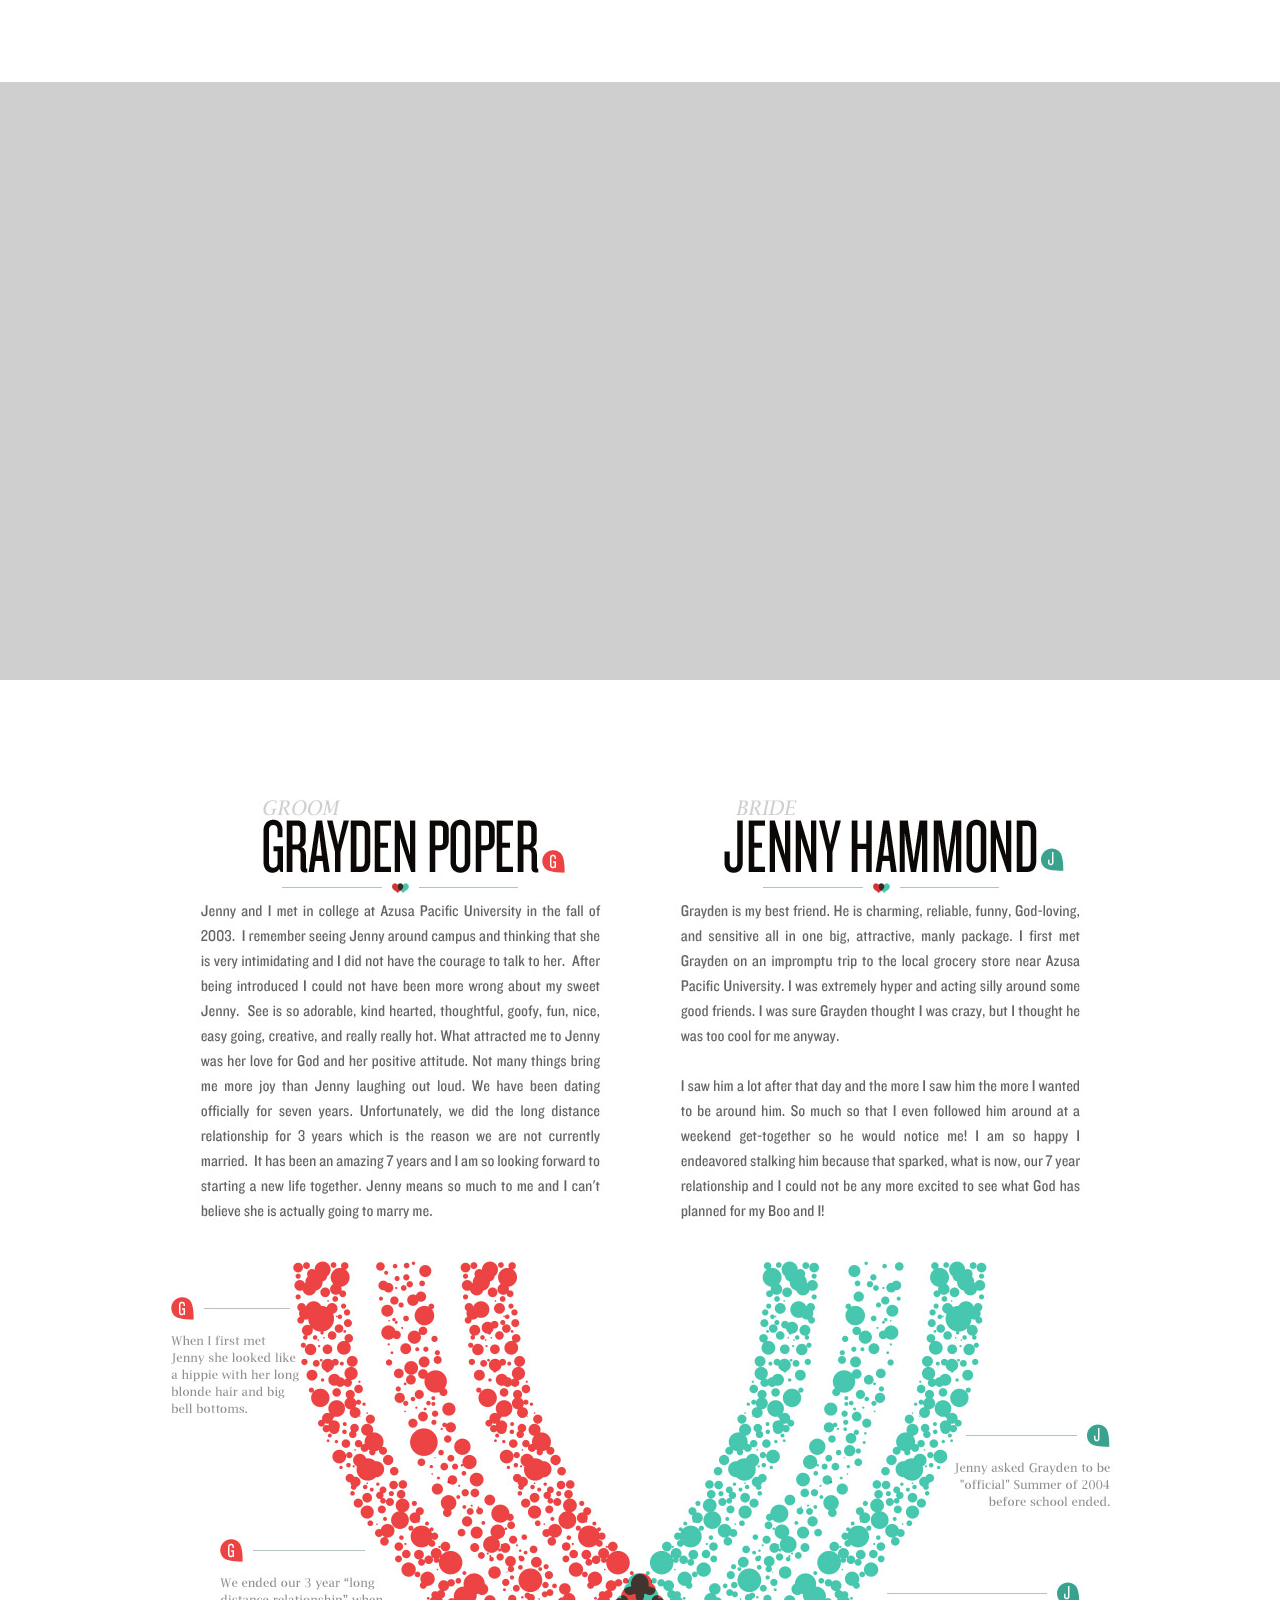
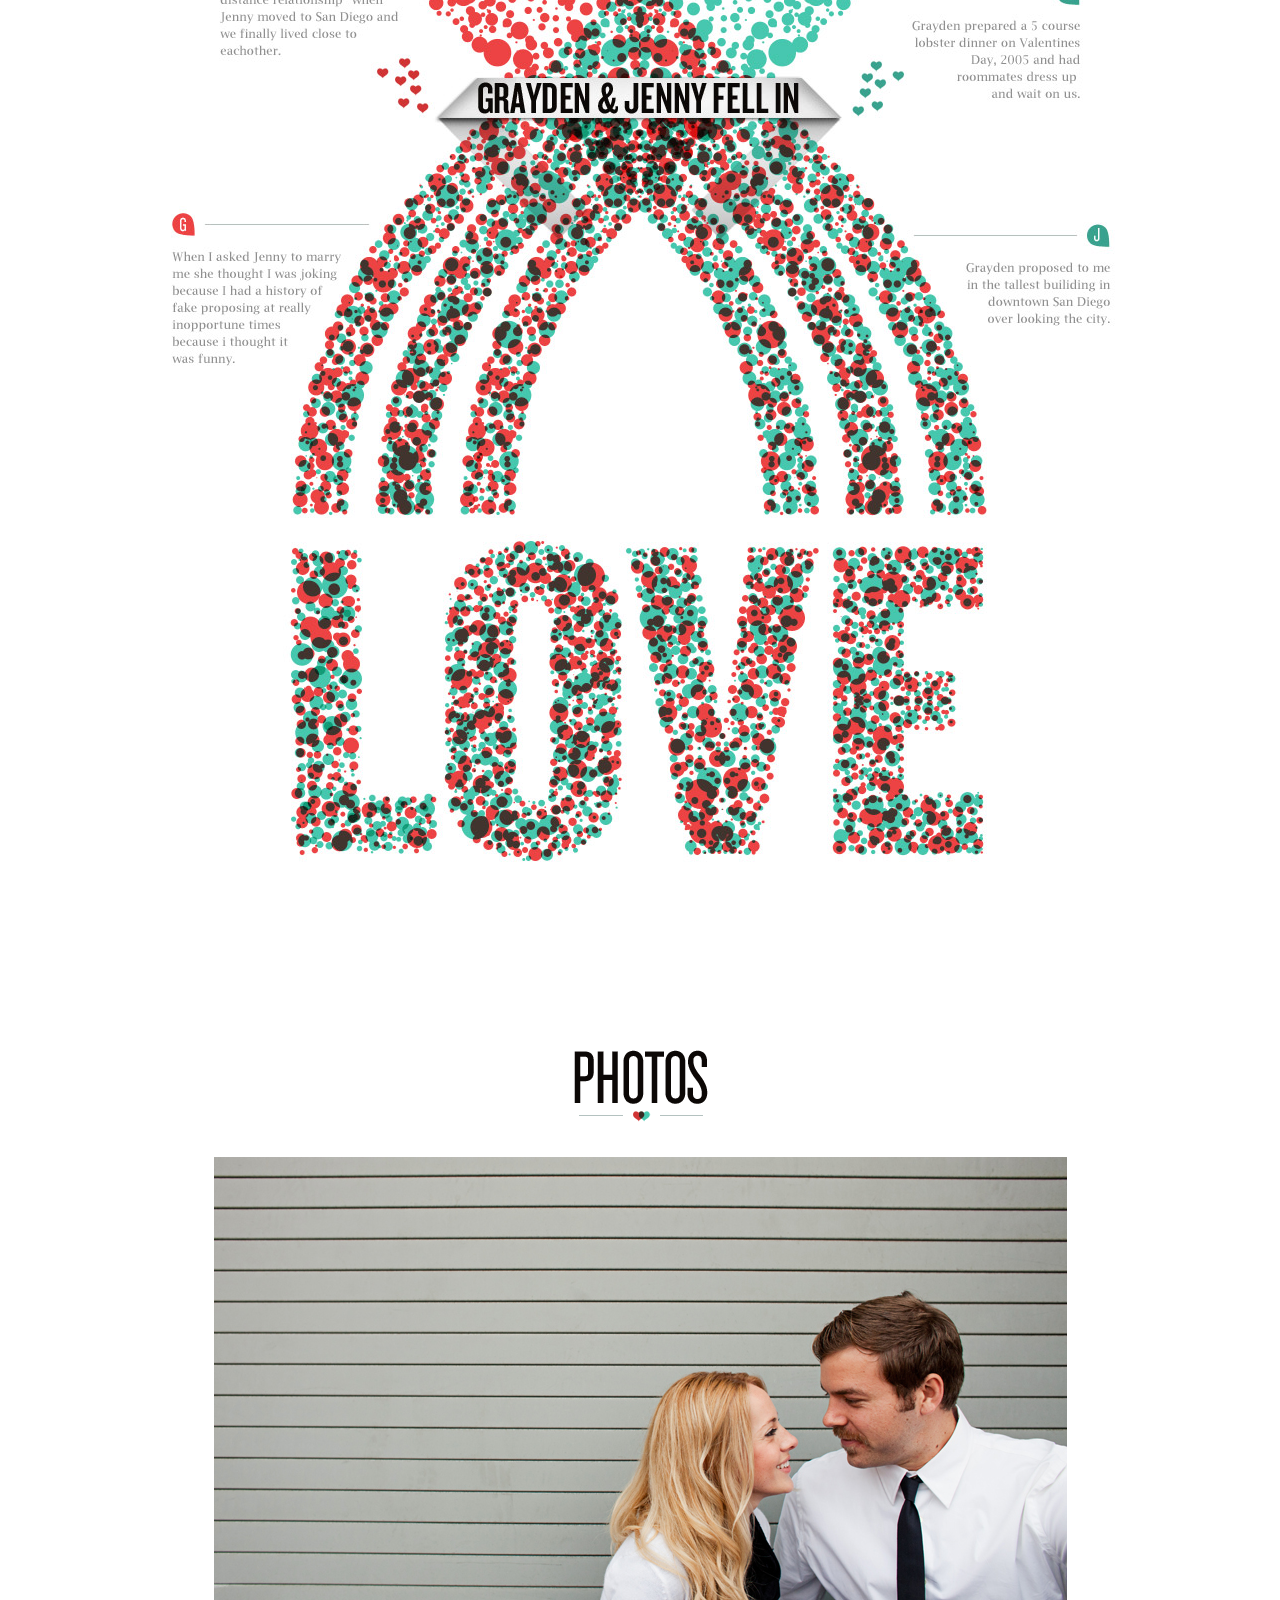
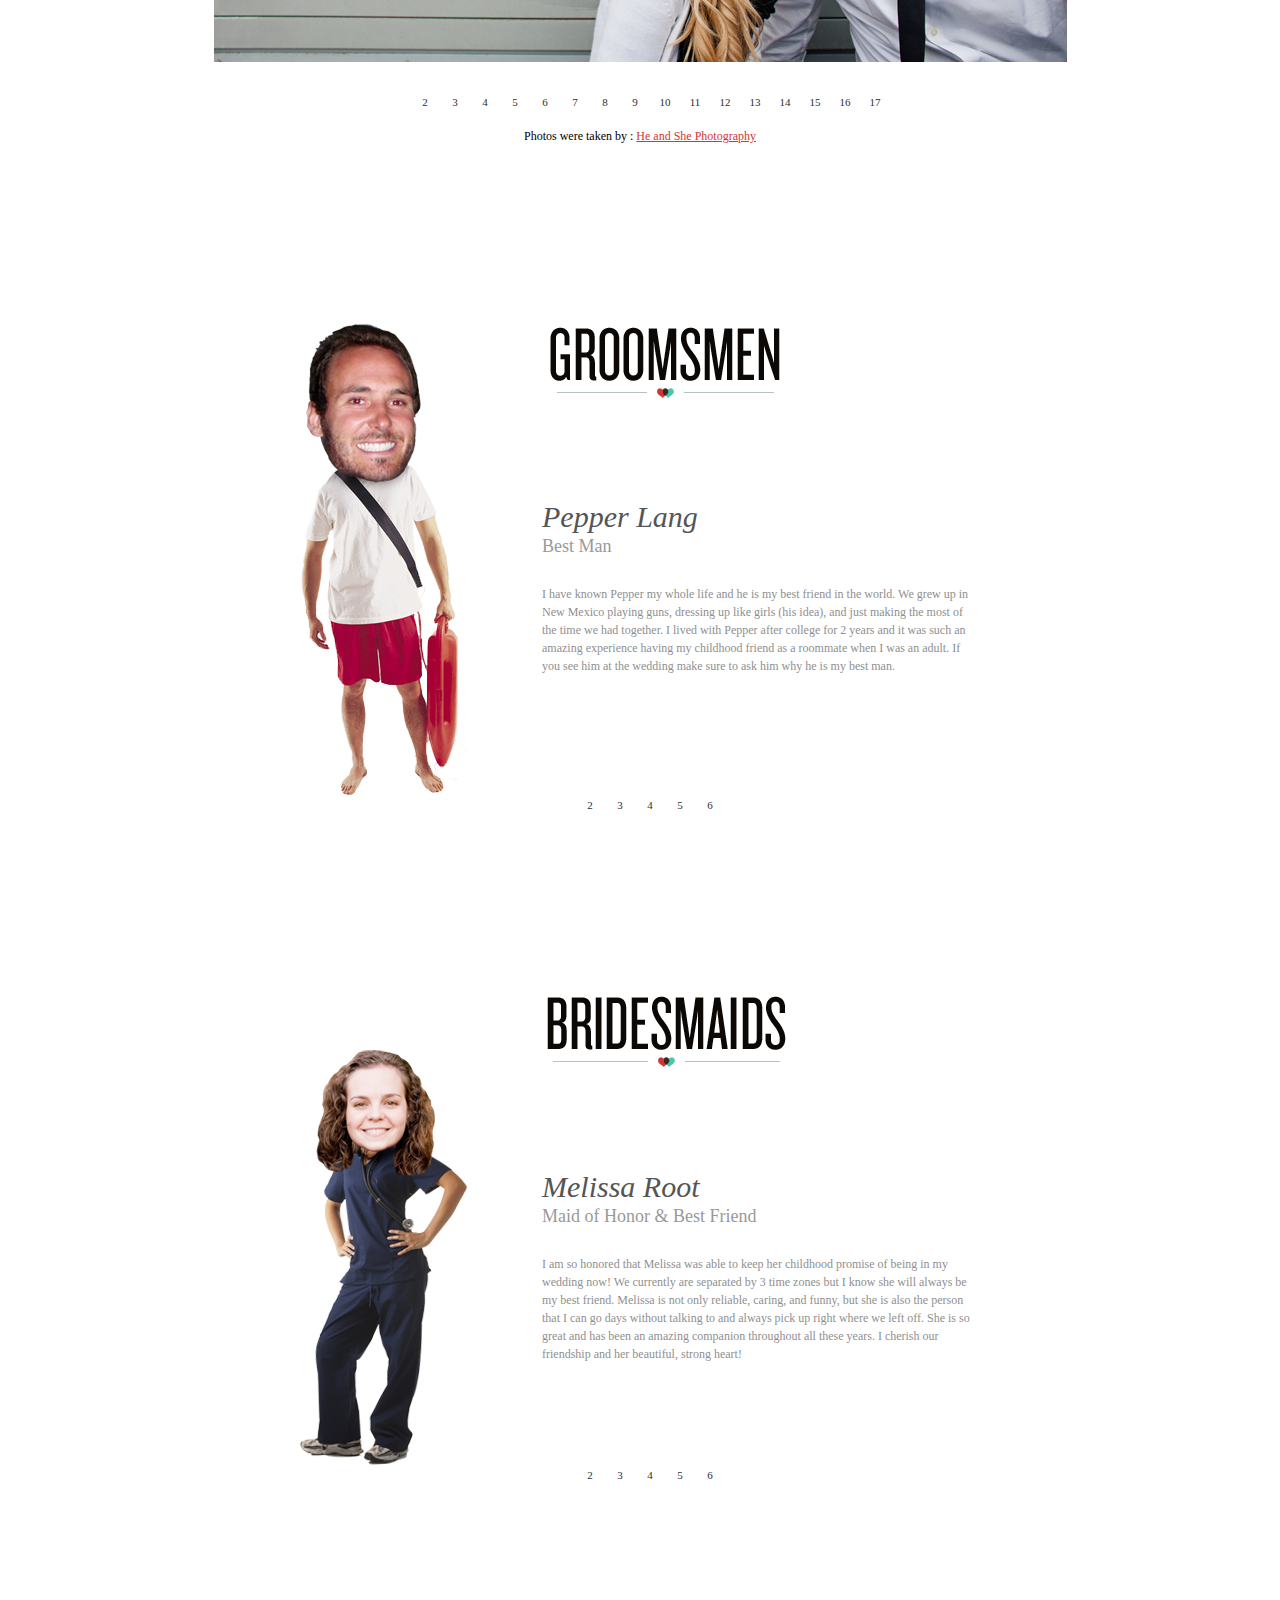
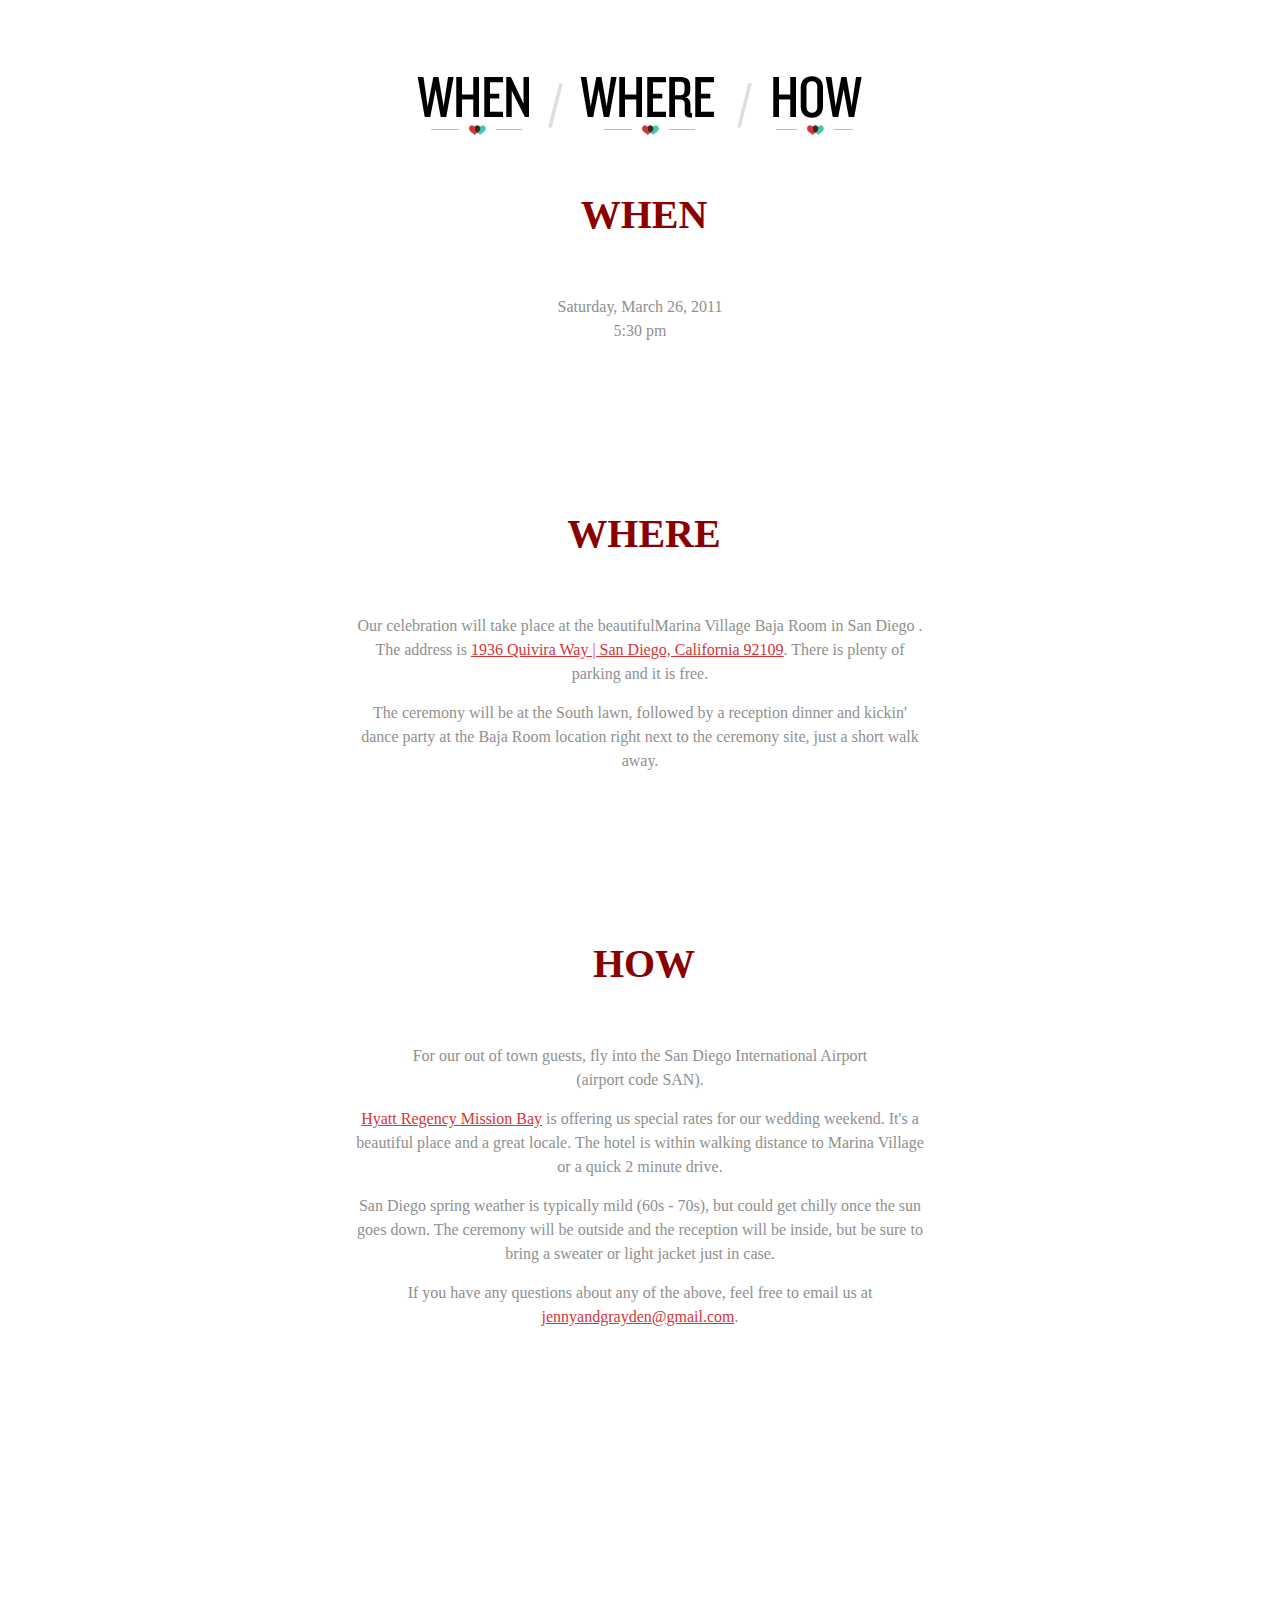
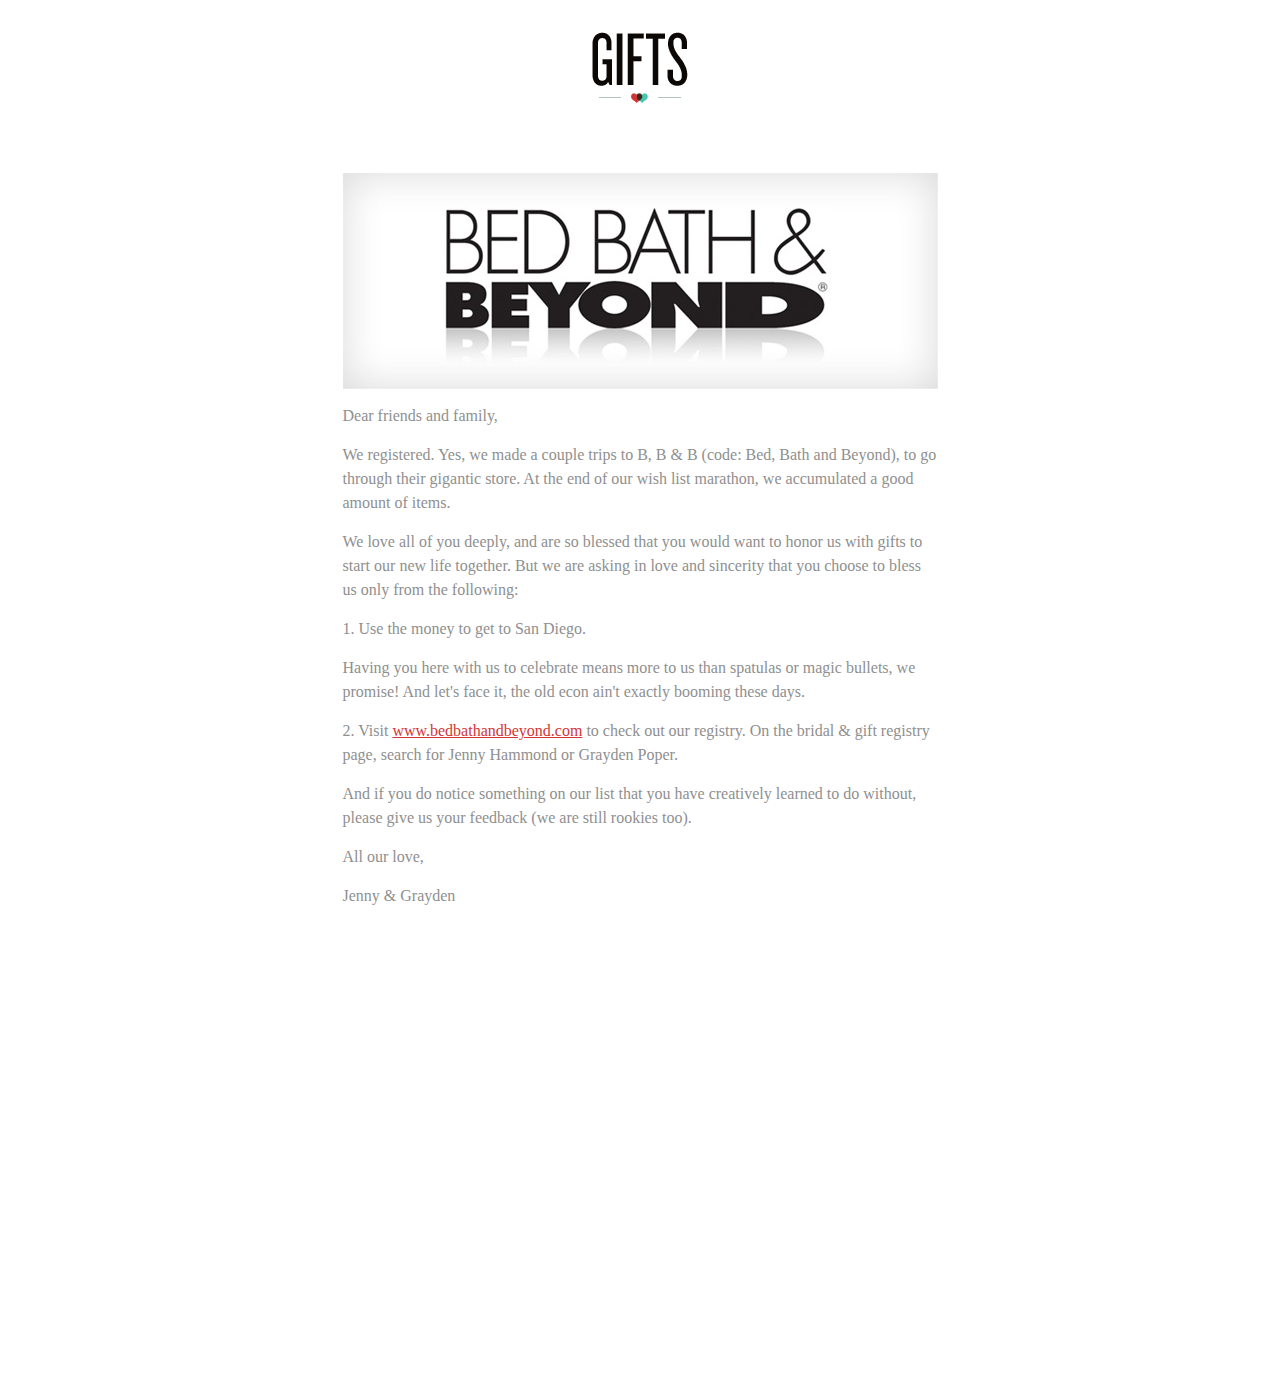
==== JennyGrayden.htm @ b25547b2 "Loading first set of files to test" ====
<!DOCTYPE html PUBLIC "-//W3C//DTD XHTML 1.0 Transitional//EN" "http://www.w3.org/TR/xhtml1/DTD/xhtml1-transitional.dtd">
<!-- saved from url=(0031)http://www.jennyandgrayden.com/ -->
<html xmlns="http://www.w3.org/1999/xhtml" xml:lang="en-gb" lang="en-gb"><head><meta http-equiv="Content-Type" content="text/html; charset=ISO-8859-1">
  <meta http-equiv="x-ua-compatible" content="IE=8">
	<title>We're getting married!</title>

	<!-- Stylesheets-->
  <link type="text/css" rel="stylesheet" media="all" href="./JennyGrayden_files/reset.css">
  <link type="text/css" rel="stylesheet" media="all" href="./JennyGrayden_files/default.css">

</head>
<body>
<div id="globa-wrap">
  <div id="header">
    <div class="wrap">
      <div id="rsvp">
        <div class="inside">
          <h2><img src="./JennyGrayden_files/hdr-rsvp.png" alt="rsvp"></h2>
          <form id="rsvp-form" action="http://www.jennyandgrayden.com/rsvp-process.php" method="post">
            <div class="another-wrap">

              <div class="input-wrap">
                <label for="name">Your Name:</label>
                <input type="text" class="text" name="name" id="name">
              </div>
          
              <div class="input-wrap">
                <label for="guest-names">Name of Guest(s): <span class="fineprint">optional</span></label>
                <input type="text" class="text" name="guest-names" id="guest-names">
              </div>
          
              <div class="input-wrap">
                <label for="number-attending"># Attending:</label>
                <input type="text" class="text" name="number-attending" id="number-attending">
              </div>
              <input type="submit" class="submit" name="submit" value="Submit">
            </div>
            <p><span style="color:#000000;">For any question please Emal: </span> <a href="mailto:jennyandgrayden@gmail.com">jennyandgrayden@gmail.com</a>
          </p></form>
          <a href="http://www.jennyandgrayden.com/#rsvp" class="rsvp-link">Close</a>
        </div>
      </div><!--END OF id="rsvp"-->
      <div id="menu">
        <ul class="nav">
          <li id="nav-logo" class="first"><a href="http://www.jennyandgrayden.com/#section-1">Logo</a></li>
          <li id="nav-our-story"><a href="http://www.jennyandgrayden.com/#section-2">Our Story</a></li>
          <li id="nav-photos"><a href="http://www.jennyandgrayden.com/#section-3">Photos</a></li>
          <li id="nav-groomsment"><a href="http://www.jennyandgrayden.com/#section-4">Groomsmen</a></li>
          <li id="nav-bridesmaid"><a href="http://www.jennyandgrayden.com/#section-5">Bridesmaid</a></li>
          <li id="nav-info"><a href="http://www.jennyandgrayden.com/#section-6">When/Where/How</a></li>
          <li id="nav-gifts"><a href="http://www.jennyandgrayden.com/#section-7">Gifts</a></li>
          <li id="nav-rsvp" class="last"><a href="http://www.jennyandgrayden.com/#rsvp">RSVP</a></li>
        </ul>
      </div>
    </div>
  </div><!--END OF id="header"-->

  <div id="section-1" class="section">
    <div class="wrap"><a href="http://www.jennyandgrayden.com/#rsvp" class="rsvp-link">RSVP</a></div>
  </div>
  
  <div id="section-2" class="section">
    <div class="wrap"><img src="./JennyGrayden_files/section-2.jpg" alt="section 2" height="1677" width="955"></div>
  </div>
  
  <!--PHOTOS-->
  <div id="section-3" class="section">
    <div class="wrap">
      <h2><img src="./JennyGrayden_files/hdr-photos.png" alt="Photos"></h2>
      <div class="slideshow jcarousel-container jcarousel-container-horizontal" style="position: relative; display: block; ">
        <div class="jcarousel-clip jcarousel-clip-horizontal" style="overflow: hidden; position: relative; "><ul class="jcarousel-list jcarousel-list-horizontal" style="overflow: hidden; position: relative; top: 0px; margin: 0px; padding: 0px; left: 0px; width: 14601px; ">
          <li class="jcarousel-item jcarousel-item-horizontal jcarousel-item-1 jcarousel-item-1-horizontal" style="float: left; list-style: none; " jcarouselindex="1"><img src="./JennyGrayden_files/1.jpg" alt="slideshow 1"></li>
          <li class="jcarousel-item jcarousel-item-horizontal jcarousel-item-2 jcarousel-item-2-horizontal" style="float: left; list-style: none; " jcarouselindex="2"><img src="./JennyGrayden_files/2.jpg" alt="slideshow 2"></li>
          <li class="jcarousel-item jcarousel-item-horizontal jcarousel-item-3 jcarousel-item-3-horizontal" style="float: left; list-style: none; " jcarouselindex="3"><img src="./JennyGrayden_files/3.jpg" alt="slideshow 3"></li>
          <li class="jcarousel-item jcarousel-item-horizontal jcarousel-item-4 jcarousel-item-4-horizontal" style="float: left; list-style: none; " jcarouselindex="4"><img src="./JennyGrayden_files/4.jpg" alt="slideshow 4"></li>
          <li class="jcarousel-item jcarousel-item-horizontal jcarousel-item-5 jcarousel-item-5-horizontal" style="float: left; list-style: none; " jcarouselindex="5"><img src="./JennyGrayden_files/5.jpg" alt="slideshow 5"></li>
          <li class="jcarousel-item jcarousel-item-horizontal jcarousel-item-6 jcarousel-item-6-horizontal" style="float: left; list-style: none; " jcarouselindex="6"><img src="./JennyGrayden_files/6.jpg" alt="slideshow 6"></li>
          <li class="jcarousel-item jcarousel-item-horizontal jcarousel-item-7 jcarousel-item-7-horizontal" style="float: left; list-style: none; " jcarouselindex="7"><img src="./JennyGrayden_files/7.jpg" alt="slideshow 7"></li>
          <li class="jcarousel-item jcarousel-item-horizontal jcarousel-item-8 jcarousel-item-8-horizontal" style="float: left; list-style: none; " jcarouselindex="8"><img src="./JennyGrayden_files/8.jpg" alt="slideshow 8"></li>
          <li class="jcarousel-item jcarousel-item-horizontal jcarousel-item-9 jcarousel-item-9-horizontal" style="float: left; list-style: none; " jcarouselindex="9"><img src="./JennyGrayden_files/9.jpg" alt="slideshow 9"></li>
          <li class="jcarousel-item jcarousel-item-horizontal jcarousel-item-10 jcarousel-item-10-horizontal" style="float: left; list-style: none; " jcarouselindex="10"><img src="./JennyGrayden_files/10.jpg" alt="slideshow 10"></li>
          <li class="jcarousel-item jcarousel-item-horizontal jcarousel-item-11 jcarousel-item-11-horizontal" style="float: left; list-style: none; " jcarouselindex="11"><img src="./JennyGrayden_files/11.jpg" alt="slideshow 11"></li>
          <li class="jcarousel-item jcarousel-item-horizontal jcarousel-item-12 jcarousel-item-12-horizontal" style="float: left; list-style: none; " jcarouselindex="12"><img src="./JennyGrayden_files/12.jpg" alt="slideshow 12"></li>
          <li class="jcarousel-item jcarousel-item-horizontal jcarousel-item-13 jcarousel-item-13-horizontal" style="float: left; list-style: none; " jcarouselindex="13"><img src="./JennyGrayden_files/13.jpg" alt="slideshow 13"></li>
          <li class="jcarousel-item jcarousel-item-horizontal jcarousel-item-14 jcarousel-item-14-horizontal" style="float: left; list-style: none; " jcarouselindex="14"><img src="./JennyGrayden_files/14.jpg" alt="slideshow 14"></li>
          <li class="jcarousel-item jcarousel-item-horizontal jcarousel-item-15 jcarousel-item-15-horizontal" style="float: left; list-style: none; " jcarouselindex="15"><img src="./JennyGrayden_files/15.jpg" alt="slideshow 15"></li>
          <li class="jcarousel-item jcarousel-item-horizontal jcarousel-item-16 jcarousel-item-16-horizontal" style="float: left; list-style: none; " jcarouselindex="16"><img src="./JennyGrayden_files/16.jpg" alt="slideshow 16"></li>
          <li class="jcarousel-item jcarousel-item-horizontal jcarousel-item-17 jcarousel-item-17-horizontal" style="float: left; list-style: none; " jcarouselindex="17"><img src="./JennyGrayden_files/17.jpg" alt="slideshow 17"></li>
        </ul></div><div class="jcarousel-prev jcarousel-prev-horizontal jcarousel-prev-disabled jcarousel-prev-disabled-horizontal" style="display: block; " disabled="true"></div><div class="jcarousel-next jcarousel-next-horizontal" style="display: block; " disabled="false"></div>
      </div><!--END OF class="slideshow"-->
      <ul class="slideshow-control" style="width: 510px; ">
        <li class="active">1</li>
        <li>2</li>
        <li>3</li>
        <li>4</li>
        <li>5</li>
        <li>6</li>
        <li>7</li>
        <li>8</li>
        <li>9</li>
        <li>10</li>
        <li>11</li>
        <li>12</li>
        <li>13</li>
        <li>14</li>
        <li>15</li>
        <li>16</li>
        <li>17</li>
      </ul>
    </div>
    <p align="center" style="font-size:12px"><span style="color:#000000;">Photos were taken by : </span> <a href="http://www.heandshephoto.com/" target="_blank">He and She Photography</a></p>
  </div><!--PHOTOS-->
  
  <!--GROOMSMEN-->
  <div id="section-4" class="section">
    <div class="wrap">
      <h2><img src="./JennyGrayden_files/hdr-groomsmen.png" alt="Groomsmen"></h2>
      
      <div class="slideshow jcarousel-container jcarousel-container-horizontal" style="position: relative; display: block; ">
        <div class="jcarousel-clip jcarousel-clip-horizontal" style="overflow: hidden; position: relative; "><ul class="jcarousel-list jcarousel-list-horizontal" style="overflow: hidden; position: relative; top: 0px; margin: 0px; padding: 0px; left: 0px; width: 4720px; ">
          <li class="item-1 jcarousel-item jcarousel-item-horizontal jcarousel-item-1 jcarousel-item-1-horizontal" style="float: left; list-style: none; " jcarouselindex="1">
            <img class="photo" src="./JennyGrayden_files/01-pepper-lang.png" alt="Pepper Lang">
            <div class="person">
              <div class="name">Pepper Lang</div>
              <div class="title">Best Man</div>
              <div class="bio">I have known Pepper my whole life and he is my best friend in the world. We grew up in New Mexico playing guns, dressing up like girls (his idea), and just making the most of the time we had together.  I lived with Pepper after college for 2 years and it was such an amazing experience having my childhood friend as a roommate when I was an adult.  If you see him at the wedding make sure to ask him why he is my best man.</div>
            </div>
          </li>
          <li class="item-2 jcarousel-item jcarousel-item-horizontal jcarousel-item-2 jcarousel-item-2-horizontal" style="float: left; list-style: none; " jcarouselindex="2">
            <img class="photo" src="./JennyGrayden_files/02-warren-duthie.png" alt="Warren Duthie">
            <div class="person">
              <div class="name">Warren Duthie</div>
              <div class="title">Good Friend &amp; Roommate</div>
              <div class="bio">I have never in my life met someone that can make me laugh like Warren and at the same time want to kill him a minute later.  His humor is unmatched and very unusual.  Warren and I shared a room for 2 years.  We even had a bathroom with his and her sinks.  I have not known Warren very long but I know he will be a life long friend.  Ask Warren about his financial planning robot.  It is sick!</div>
            </div>
          </li>
          <li class="item-3 jcarousel-item jcarousel-item-horizontal jcarousel-item-3 jcarousel-item-3-horizontal" style="float: left; list-style: none; " jcarouselindex="3">
            <img class="photo" src="./JennyGrayden_files/03-patrick-gabaldon.png" alt="Patrick Gabaldon">
            <div class="person">
              <div class="name">Patrick Gabaldon</div>
              <div class="title">High School &amp; College Friend</div>
              <div class="bio">Pat was my closest friend in high school.  We did everything together; soccer, basketball, track, worked at the same restaurant, and I even drove him home from school most days. Patrick would come over so much that my Dad would put him to work on chores around the house.  We even roomed with each other my freshman year of college.  He always has a great attitude and is so much fun to be around.  I love him.</div>
            </div>
          </li>
          <li class="item-4 jcarousel-item jcarousel-item-horizontal jcarousel-item-4 jcarousel-item-4-horizontal" style="float: left; list-style: none; " jcarouselindex="4">
            <img class="photo" src="./JennyGrayden_files/04-jeremy-poper.png" alt="Jeremy Poper">
            <div class="person">
              <div class="name">Jeremy Poper</div>
              <div class="title">Oldest Brother</div>
              <div class="bio">I love that Jeremy is competitive. He never made it easy for us to beat him at anything. Every time I go home I realize how much of a MAN my older brother is.  He knows how to do soooo much manly stuff. I am so proud of my older brother. He is the first one of my brothers to have child and he is an awesome daddy.  He wont admit this but I am a way better ping pong player than him.</div>
            </div>
          </li>
          <li class="item-5 jcarousel-item jcarousel-item-horizontal jcarousel-item-5 jcarousel-item-5-horizontal" style="float: left; list-style: none; " jcarouselindex="5">
            <img class="photo" src="./JennyGrayden_files/05-jacob-poper.png" alt="Jacob Poper">
            <div class="person">
              <div class="name">Jacob Poper</div>
              <div class="title">Middle Brother</div>
              <div class="bio">Jakey is the definitely the coolest one out of my brothers.  He is always doing fun stuff and looking good while he is doing it.  Jacob and I have always been pretty close.  In high school and college I really appreciated him letting me tag around with him and his friends. He made me feel like one of the guys and never like a younger brother.</div>
            </div>
          </li>
          <li class="item-6 jcarousel-item jcarousel-item-horizontal jcarousel-item-6 jcarousel-item-6-horizontal" style="float: left; list-style: none; " jcarouselindex="6">
            <img class="photo" src="./JennyGrayden_files/06-garrett-poper.png" alt="Garret Poper">
            <div class="person">
              <div class="name">Garret Poper</div>
              <div class="title">Youngest Brother</div>
              <div class="bio">Garrett is my little bigger brother.  He is a whole 3" taller than me.  Garrett and I have always had an interesting relationship.  We shared a room growing up and lived with one another in college for a year.   Probably a year after I graduated from college Garrett and I became really close with one another. Our relationship continues to grow even though we are on opposite coasts.</div>
            </div>
          </li>
        </ul></div><div class="jcarousel-prev jcarousel-prev-horizontal jcarousel-prev-disabled jcarousel-prev-disabled-horizontal" style="display: block; " disabled="true"></div><div class="jcarousel-next jcarousel-next-horizontal" style="display: block; " disabled="false"></div>
      </div><!--END OF class="slideshow"-->
      <ul class="slideshow-control" style="width: 180px; ">
        <li class="active">1</li>
        <li>2</li>
        <li>3</li>
        <li>4</li>
        <li>5</li>
        <li>6</li>
      </ul>
      
      
      <!--img src="img/section-4.jpg" alt="section 4" /-->
    </div>
  </div>
  
  <!--BRIDESMAIDS-->
  <div id="section-5" class="section">
    <div class="wrap">
      <h2><img src="./JennyGrayden_files/hdr-bridesmaids.png" alt="Bridesmaids"></h2>
      
      <div class="slideshow jcarousel-container jcarousel-container-horizontal" style="position: relative; display: block; ">
        <div class="jcarousel-clip jcarousel-clip-horizontal" style="overflow: hidden; position: relative; "><ul class="jcarousel-list jcarousel-list-horizontal" style="overflow: hidden; position: relative; top: 0px; margin: 0px; padding: 0px; left: 0px; width: 4720px; ">
          <li class="item-1 jcarousel-item jcarousel-item-horizontal jcarousel-item-1 jcarousel-item-1-horizontal" style="float: left; list-style: none; " jcarouselindex="1">
            <img class="photo" src="./JennyGrayden_files/01-melissa-root.png" alt="Melissa Root">
            <div class="person">
              <div class="name">Melissa Root</div>
              <div class="title">Maid of Honor &amp; Best Friend</div>
              <div class="bio">I am so honored that Melissa was able to keep her childhood promise of being in my wedding now! We currently are separated by 3 time zones but I know she will always be my best friend. Melissa is not only reliable, caring, and funny, but she is also the person that I can go days without talking to and always pick up right where we left off. She is so great and has been an amazing companion throughout all these years. I cherish our friendship and her beautiful, strong heart!</div>
            </div>
          </li>
          <li class="item-2 jcarousel-item jcarousel-item-horizontal jcarousel-item-2 jcarousel-item-2-horizontal" style="float: left; list-style: none; " jcarouselindex="2">
            <img class="photo" src="./JennyGrayden_files/02-stephanie-weber.png" alt="Stephanie Weber">
            <div class="person">
              <div class="name">Stephanie Weber</div>
              <div class="title">Good Friend &amp; Roommate</div>
              <div class="bio">Stephanie is the girliest girly girl I have ever met! She is Barbie in the flesh and I enjoy being around this woman so much! I especially enjoyed living with her and transforming to her "girl" like ways. I will always remember one night accidentally dying her hair pink! She was so nice and did not mind at all, her favorite color is pink and she wore it proudly. Stephanie has killer looks and also has a loving, sensitive, warm heart to match. She's amazing inside and out and I am lucky to have her.</div>
            </div>
          </li>
          <li class="item-3 jcarousel-item jcarousel-item-horizontal jcarousel-item-3 jcarousel-item-3-horizontal" style="float: left; list-style: none; " jcarouselindex="3">
            <img class="photo" src="./JennyGrayden_files/03-jamie-tolles.png" alt="Jamie Tolles">
            <div class="person">
              <div class="name">Jamie Tolles</div>
              <div class="title">Good Friend &amp; Roommate</div>
              <div class="bio">Jaime and I have a bond that will forever be cherished, especially when hearing Kings of Leon or watching the History Channel. Jaime is by far one of the most interesting girls I have ever had the pleasure of living with. She is so fun, has a great sense of humor, and a passion for knowledge. She will always be the one to get me revved up about life, religion, and politics. I will always remember celebrating the Chinese New Year with Jaime, dancing in the streets and yelling the few random Chinese sayings she taught us. One of them being "I'm not busy."</div>
            </div>
          </li>
          <li class="item-4 jcarousel-item jcarousel-item-horizontal jcarousel-item-4 jcarousel-item-4-horizontal" style="float: left; list-style: none; " jcarouselindex="4">
            <img class="photo" src="./JennyGrayden_files/04-bridget-poper.png" alt="Bridget Poper">
            <div class="person">
              <div class="name">Bridget Poper</div>
              <div class="title">Future Sister In Law</div>
              <div class="bio">I first met Bridget during my first visit to NM. I probably realized how amazing she was after the second time being thrown off a jet ski at the lake. She made it look so easy and looked great doing it! Bridget has a huge, caring heart and is so giving of herself and time. She is independent, strong, and beautiful. She is an amazing woman and it has been so fun getting to know her over the years. She is hilarious and such a joy to be around. I adore Bridget and am so thankful for her!</div>
            </div>
          </li>
          <li class="item-5 jcarousel-item jcarousel-item-horizontal jcarousel-item-5 jcarousel-item-5-horizontal" style="float: left; list-style: none; " jcarouselindex="5">
            <img class="photo" src="./JennyGrayden_files/05-lindsay-poper.png" alt="Lindsay Poper">
            <div class="person">
              <div class="name">Lindsay Poper</div>
              <div class="title">Future Sister In Law</div>
              <div class="bio">This woman is very sweet, considerate, and welcoming. I admire and am so thankful for Lindsay and her savvy fashion sense! Even in zero degree weather she will be the cutest snow bunny on that mountain top! Lindsay is also extremely creative, giving, and is always willing to help. I have loved getting to know her and learning from her. She's so positive and fun to be around. She is also so nice to do our hair for the wedding, even though she doesn't know it yet. Thank you Lindsay! You are amazing!</div>
            </div>
          </li>
          <li class="item-6 jcarousel-item jcarousel-item-horizontal jcarousel-item-6 jcarousel-item-6-horizontal" style="float: left; list-style: none; " jcarouselindex="6">
            <img class="photo" src="./JennyGrayden_files/06-christine-hamilton.png" alt="Christine Hamilton">
            <div class="person">
              <div class="name">Christine Hamilton</div>
              <div class="title">Future Sister In Law</div>
              <div class="bio">I recently met Christine for the first time in Maui, HI this last summer after waiting to meet her for the past year. I was blown away by her caring and affectionate heart. She is a woman that knows what she wants in life and is pursuing it. She lives on the opposite coast and this woman is amazing and has a great heart for the Lord. You might catch her saying strange things like "What's the Craic?" She means well! Love ya lady!</div>
            </div>
          </li>
        </ul></div><div class="jcarousel-prev jcarousel-prev-horizontal jcarousel-prev-disabled jcarousel-prev-disabled-horizontal" style="display: block; " disabled="true"></div><div class="jcarousel-next jcarousel-next-horizontal" style="display: block; " disabled="false"></div>
      </div><!--END OF class="slideshow"-->
      <ul class="slideshow-control" style="width: 180px; ">
        <li class="active">1</li>
        <li>2</li>
        <li>3</li>
        <li>4</li>
        <li>5</li>
        <li>6</li>
      </ul>      
    </div>
  </div>
  
  <!--INFO-->
  <div id="section-6" class="section">
    <div class="wrap">
      <h2><img src="./JennyGrayden_files/hdr-info.png" alt="Info"></h2>

      <div id="when" class="box1-top">
        <div class="box1-bottom">
          <div class="box1-middle">
            <h3>When</h3>
            <p>Saturday, March 26, 2011<br>5:30 pm</p>
          </div>
        </div>
      </div><!--END OF box-->

      <div id="where" class="box1-top">
        <div class="box1-bottom">
          <div class="box1-middle">
            <h3>Where</h3>
            <p>Our celebration will take place at the beautifulMarina Village Baja Room in San Diego . The address is <a href="http://maps.google.com/maps?f=q&source=s_q&hl=en&geocode=&q=1936+Quivira+Way+|+San+Diego,+California+92109&aq=&sll=29.22889,-95.712891&sspn=42.317439,72.949219&ie=UTF8&hq=&hnear=1936+Quivira+Way,+San+Diego,+California+92109&z=16" target="_blank">1936 Quivira Way | San Diego, California 92109</a>. There is plenty of parking and it is free.</p>
            <p>The ceremony will be at the South lawn, followed by a reception dinner and kickin' dance party at the Baja Room location right next to the ceremony site, just a short walk away.</p>
          </div>
        </div>
      </div><!--END OF box-->

      <div id="how" class="box1-top">
        <div class="box1-bottom">
          <div class="box1-middle">
            <h3>How</h3>
            <p>For our out of town guests, fly into the San Diego International Airport <br>(airport code SAN).</p>
            <p><a href="https://resweb.passkey.com/go/hammondpoper2011" target="_blank">Hyatt Regency Mission Bay</a> is offering us special rates for our wedding weekend. It's a beautiful place and a great locale. The hotel is within walking distance to Marina Village or a quick 2 minute drive. </p>
            <p>San Diego spring weather is typically mild (60s - 70s), but could get chilly once the sun goes down. The ceremony will be outside and the reception will be inside, but be sure to bring a sweater or light jacket just in case.</p>
            <p>If you have any questions about any of the above, feel free to email us at <a href="mailto:jennyandgrayden@gmail.com">jennyandgrayden@gmail.com</a>.</p>
          </div>
        </div>
      </div><!--END OF box-->

    </div>
  </div>
  
  <!--GIFTS-->
  <div id="section-7" class="section">
    <div class="wrap">
      <h2><img src="./JennyGrayden_files/hdr-gifts.png" alt="Gifts"></h2>

      <div class="box2-top">
        <div class="box2-bottom">
          <div class="box2-middle">
            <p><img src="./JennyGrayden_files/logo-bed-bath-beyond.jpg" alt="Bed Bath &amp; Beyoond"></p>
            <p>Dear friends and family,</p>
            <p>We registered. Yes, we made a couple trips to B, B &amp; B (code: Bed, Bath and Beyond), to go through their gigantic store. At the end of our wish list marathon, we accumulated a good amount of items. </p>
            <p>We love all of you deeply, and are so blessed that you would want to honor us with gifts to start our new life together. But we are asking in love and sincerity that you choose to bless us only from the following:</p>
            <p>1. Use the money to get to San Diego.</p>
            <p>Having you here with us to celebrate means more to us than spatulas or magic bullets, we promise! And let's face it, the old econ ain't exactly booming these days.</p>
            <p>2. Visit <a href="http://www.bedbathandbeyond.com/regGiftRegistry.asp?wrn=%2D347799607&" target="_blank">www.bedbathandbeyond.com</a> to check out our registry. On the bridal &amp; gift registry page, search for Jenny Hammond or Grayden Poper.</p>
            <p>And if you do notice something on our list that you have creatively learned to do without, please give us your feedback (we are still rookies too).</p>
            <p>All our love,</p>
            <p>Jenny &amp; Grayden</p>
          </div>
        </div>
      </div><!--END OF box-->
    </div>
  </div>

</div><!--END OF id="global-wrap"-->
<!-- Scripts-->
<script type="text/javascript" src="./JennyGrayden_files/jquery.min.js"></script>
<script type="text/javascript" src="./JennyGrayden_files/jquery.easing.1.3.js"></script>
<script type="text/javascript" src="./JennyGrayden_files/jquery.jcarousel.min.js"></script>
<!--script type="text/javascript" src="js/jquery.lazyload.mini.js"></script-->
<script type="text/javascript" src="./JennyGrayden_files/default.js"></script>


</body></html>
---- JennyGrayden_files/default.css ----
/* Jonathan Dietz */


/* Fonts */
@font-face {
	font-family: 'KnockoutHTF49-Liteweight';
	src: url('knockout-htf49-liteweight-webfont.eot');
	src: local('☺'), url('../fonts/knockout-htf49-liteweight-webfont.woff') format('woff'), url('../fonts/knockout-htf49-liteweight-webfont.ttf') format('truetype'), url('../fonts/knockout-htf49-liteweight-webfont.svg#webfontvEHoer7Y') format('svg');
	font-weight: normal;
	font-style: normal;
}

@font-face {
	font-family: 'KnockoutHTF48-Featherweight';
	src: url('../fonts/knockout-htf48-featherweight-webfont.eot');
	src: local('☺'), url('../fonts/knockout-htf48-featherweight-webfont.woff') format('woff'), url('../fonts/knockout-htf48-featherweight-webfont.ttf') format('truetype'), url('../fonts/knockout-htf48-featherweight-webfont.svg#webfontc4nlxym6') format('svg');
	font-weight: normal;
	font-style: normal;
}

@font-face {
	font-family: 'KnockoutHTF29-JuniorLiteweigh';
	src: url('../fonts/knockout-htf29-juniorliteweight-webfont.eot');
	src: local('☺'), url('../fonts/knockout-htf29-juniorliteweight-webfont.woff') format('woff'), url('../fonts/knockout-htf29-juniorliteweight-webfont.ttf') format('truetype'), url('../fonts/knockout-htf29-juniorliteweight-webfont.svg#webfontlU0EtOKV') format('svg');
	font-weight: normal;
	font-style: normal;
}

/*******************************/


body {
  background: url("../img/bg-footer.jpg") no-repeat scroll center bottom transparent;
  font-family: georgia;
  padding-bottom: 275px;
}
a {
  color:#d53535;
  text-decoration:underline;
}
p {
  color: #8F8F8F;
  line-height: 1.5;
  margin: 0 0 15px;
}
.fineprint {font-size: 0.7em;}
#global-wrap {}
#header {
  background: url("../img/bg-menu-shadow.png") repeat-x scroll center bottom transparent;
  padding: 0 0 13px;
  position: fixed;
  top: -115px;
  width: 100%;
  z-index: 100;
}
#header .wrap {
  background: none repeat scroll 0 0 #FFFFFF;
  width: auto;
}
#rsvp {
  background: none repeat scroll 0 0 #FEF041;
	font-family: 'KnockoutHTF29-JuniorLiteweigh';
  font-size: 14px;
  text-align: left;
  text-transform: uppercase;
}
#rsvp .inside {
  height: 95px;
  margin: 0 0 0 213px;
  overflow: hidden;
  padding: 20px 0 0 166px;
  position: relative;
  text-align: left;
  width: 800px;
}
#rsvp h2 {
  left: 0;
  margin: 0 20px 0 0;
  position: absolute;
}
#rsvp p {
  clear: both;
  color: #D53535;
  line-height: 1;
  margin: 20px 0 0;
}
#rsvp .rsvp-link {
  background: url("../img/btn-x.png") no-repeat scroll 0 0 transparent;
  display: block;
  height: 0;
  overflow: hidden;
  padding-top: 34px;
  position: absolute;
  right: 80px;
  top: 31px;
  width: 34px;
}
#rsvp .another-wrap {
  overflow:hidden;
}
#rsvp .input-wrap {
  display: inline;
  float: left;
  width: 195px;
}
#rsvp label {
  display: inline;
  float: left;
  margin: 0 0 2px;
}
#rsvp input.text {
  height: 15px;
  line-height: 15px;
  padding: 0;
  width: 170px;
}
#rsvp .submit {
  background: url("../img/btn-submit.png") no-repeat scroll 0 0 transparent;
  border: medium none;
  cursor:pointer;
  height: 0;
  margin: 16px 0 0;
  padding-top: 19px;
  width: 56px;
}




#rsvp .close-btn {}
#rsvp .rsvp-received {
  font-size: 30px;
  left: 160px;
  position: absolute;
  top: 39px;
}
#rsvp .error {
  color: #D53535;
  font-style: italic;
  margin: 10px 0 0;
  text-transform: none;
}

/* Navigation */
#menu {
  height: 67px;
  margin: 0 auto;
  width: 1000px;
}
#menu .nav {
  list-style: none outside none;
  margin: 0 auto;
  overflow: hidden;
  width: 795px;
}
#menu .nav li {
  display: inline;
  float: left;
  margin: 22px 49px 0 0;
}
#menu .nav li.last {
  margin: 22px 0 0 0;
}
#menu .nav li a {
  display: block;
  height: 0;
  overflow: hidden;
  padding-top: 30px;
}
#menu #nav-logo a {
  background: url("../img/bg-menu.png") no-repeat scroll -104px -22px transparent;
  width: 31px;
}
#menu #nav-our-story a {
  background: url("../img/bg-menu.png") no-repeat scroll -183px -22px transparent;
  width: 57px;
}
#menu #nav-photos a {
  background: url("../img/bg-menu.png") no-repeat scroll -289px -22px transparent;
  width: 42px;
}
#menu #nav-groomsment a {
  background: url("../img/bg-menu.png") no-repeat scroll -380px -22px transparent;
  width: 68px;
}
#menu #nav-bridesmaid a {
  background: url("../img/bg-menu.png") no-repeat scroll -497px -22px transparent;
  width: 70px;
}
#menu #nav-info a {
  background: url("../img/bg-menu.png") no-repeat scroll -611px -22px transparent;
  width: 102px;
}
#menu #nav-gifts a {
  background: url("../img/bg-menu.png") no-repeat scroll -762px -22px transparent;
  width: 29px;
}
#menu #nav-rsvp a {
  background: url("../img/bg-menu.png") no-repeat scroll -840px -22px transparent;
  width: 27px;
}

/* Generic slideshow styles */
.slideshow .jcarousel-prev {
  background: url("../img/icon-arrow-left.png") no-repeat scroll 0 0 transparent;
  cursor: pointer;
  display: block;
  height: 45px;
  left: -20px;
  position: absolute;
  top: 230px;
  width: 23px;
  z-index: 2;
}
.slideshow .jcarousel-prev:hover {
  opacity: 0.8;               /* Firefox, Safari and Chrome (WebKit), Opera */
  filter: alpha(opacity=80);  /* IE */
  zoom: 1;                    /* set "zoom", "width" or "height" to trigger "hasLayout" in IE 7 and lower */    
}

.slideshow .jcarousel-next {
  background: url("../img/icon-arrow-right.png") no-repeat scroll 0 0 transparent;
  cursor: pointer;
  display: block;
  height: 45px;
  right: -20px;
  position: absolute;
  top: 230px;
  width: 23px;
  z-index: 2;
}
.slideshow .jcarousel-next:hover {
  opacity: 0.8;               /* Firefox, Safari and Chrome (WebKit), Opera */
  filter: alpha(opacity=80);  /* IE */
  zoom: 1;                    /* set "zoom", "width" or "height" to trigger "hasLayout" in IE 7 and lower */    
}

.slideshow-control {
  list-style: none outside none;
  margin: 0 auto;
  overflow: auto;
  width: 425px;
}
.slideshow-control li {
  background: url("../img/bg-nav-circles.png") no-repeat scroll 0 0 transparent;
  color:#2e2e2e;
  cursor: pointer;
  display: inline;
  float: left;
  font-family: 'KnockoutHTF49-Liteweight';
  font-size: 11px;
  height: 20px;
  line-height: 20px;
  margin: 0 10px 0 0;
  text-align: center;
  width: 20px;
}
.slideshow-control li:hover,
.slideshow-control li.active {
  background-position:0 -20px;
  color:#ffffff;
}



/* SECTIONS */
.wrap {
  margin: 0 auto;
  overflow: hidden;
  padding: 0 0 15px;
  position: relative;
  text-align: center;
  width: 1000px;
}
.section {
  background: url("../img/bg-section.png") repeat-x scroll 0 396px transparent;
  padding: 110px 0 50px;
  position:relative;
}
#section-1 {
  background: url("../img/banner-2.jpg") no-repeat scroll center 67px #CFCFCF;
  height: 563px;
  padding-top: 67px;

}
#section-1 .wrap {
  padding: 505px 0 22px;
  position: static;
}
#section-1 .rsvp-link {
  background: url("../img/btn-rsvp.png") repeat scroll 0 0 transparent;
  display: block;
  height: 0;
  margin: 0 auto;
  overflow: hidden;
  padding-top: 82px;
  width: 81px;
}
#section-2 {
  background: none repeat scroll 0 0 transparent;
}


/* Photos */
#section-3 {}
#section-3 .slideshow {
  background: url("../img/bg-photo-frame.png") no-repeat scroll 0 0 transparent;
  height: 505px;
  margin: 0 auto;
  padding: 30px;
  width: 853px;
}
#section-3 .slideshow li {
  height: 505px;
  list-style: none outside none;
  width: 853px;
}


/* Groomsmen & Bridesmaids */
#section-4 h2,
#section-5 h2 {
  left: 400px;
  position: absolute;
  top:0;
}
#section-4 .slideshow,
#section-5 .slideshow {
  height: 475px;
  margin: 0 auto;
  padding: 0 20px 0 10px;
  width: 770px;
}
#section-4 .slideshow li,
#section-5 .slideshow li {
  height: 475px;
  list-style: none outside none;
  position:relative;
  width: 770px;
}
#section-4 .slideshow .jcarousel-prev,
#section-5 .slideshow .jcarousel-prev {top:275px;}

#section-4 .slideshow .jcarousel-next,
#section-5 .slideshow .jcarousel-next {top:275px;}

#section-4 .slideshow .photo,
#section-5 .slideshow .photo {
  bottom: 0;
  left: 50px;
  position: absolute;
}
#section-4 .slideshow .person,
#section-5 .slideshow .person {
  background: url("../img/bg-groomsmen.png") no-repeat scroll 0 0 transparent;
  bottom: 7px;
  height: 246px;
  padding: 25px 50px 40px 70px;
  position: absolute;
  right: 0;
  text-align: left;
  width: 428px;
}
#section-4 .slideshow .person .name,
#section-5 .slideshow .person .name {
  color: #555555;
  font-size: 30px;
  font-style: italic;
  margin: 0 0 5px;
}
#section-4 .slideshow .person .title,
#section-5 .slideshow .person .title {
  color: #999999;
  font-size: 18px;
}
#section-4 .slideshow .person .bio,
#section-5 .slideshow .person .bio {
  color: #8F8F8F;
  font-size: 12px;
  line-height: 1.5;
  margin: 30px 0 0;
}


/* Groomsmen */
#section-4 {}
#section-4 .slideshow .item-1 .photo {}
#section-4 .slideshow .item-2 .photo {left: 60px;}
#section-4 .slideshow .item-3 .photo {left: 40px;}
#section-4 .slideshow .item-4 .photo {left: 20px;}
#section-4 .slideshow .item-5 .photo {bottom: 110px; left: 10px;}
#section-4 .slideshow .item-6 .photo {left: 42px;}


/* Bridesmaids */
#section-5 {}
#section-5 .slideshow-control li:hover,
#section-5 .slideshow-control li.active {
  background-position:0 -40px;
  color:#ffffff;
}
#section-5 .slideshow .item-1 .photo {}
#section-5 .slideshow .item-2 .photo {}
#section-5 .slideshow .item-3 .photo {left:0px;}
#section-5 .slideshow .item-4 .photo {left: 30px;}
#section-5 .slideshow .item-5 .photo {bottom: 110px; left: 0px;}
#section-5 .slideshow .item-6 .photo {}
#section-5 .slideshow .person {background: url("../img/bg-bridesmaids.png") no-repeat scroll 0 0 transparent;}

/* INFO - When, Where, How */
#section-6 {background: none repeat scroll 0 0 transparent;}
.box1-top {
  background: url("../img/bg-box1-top.png") no-repeat scroll center top transparent;
  margin: 0 auto 15px;
  padding: 135px 0 0;
  position: relative;
  width: 739px;
}
.box1-middle {
  background: url("../img/bg-box1-middle.png") repeat-y scroll center bottom transparent;
  min-height: 50px;
  padding: 15px 80px 5px;
}
.box1-bottom {
  background: url("../img/bg-box1-bottom.png") no-repeat scroll center bottom transparent;
  margin: 0 auto;
  padding: 0 0 86px;
  width: 731px;
}

#section-6 h3 {
  color: #8A0000;
  font-family: Arial;
  font-family: 'KnockoutHTF48-Featherweight';
  font-size: 40px;
  line-height: 40px;
  position: absolute;
  text-transform: uppercase;
  top: 50px;
  width: 579px;
}

/* Gifts */
#section-7 {background: none repeat scroll 0 0 transparent;}
.box2-top {
  background: url("../img/bg-box2-top.png") no-repeat scroll center top transparent;
  margin: 15px auto 0;
  padding: 48px 0 0;
  position: relative;
  width: 731px;
}
.box2-middle {
  background: url("../img/bg-box2-middle.png") repeat-y scroll center bottom transparent;
  min-height: 50px;
  overflow: hidden;
  padding: 0 68px;
  text-align: left;
  width: 595px;
}
.box2-bottom {
  background: url("../img/bg-box2-bottom.png") no-repeat scroll center bottom transparent;
  margin: 0 auto;
  padding: 0 0 114px;
  width: 731px;
}
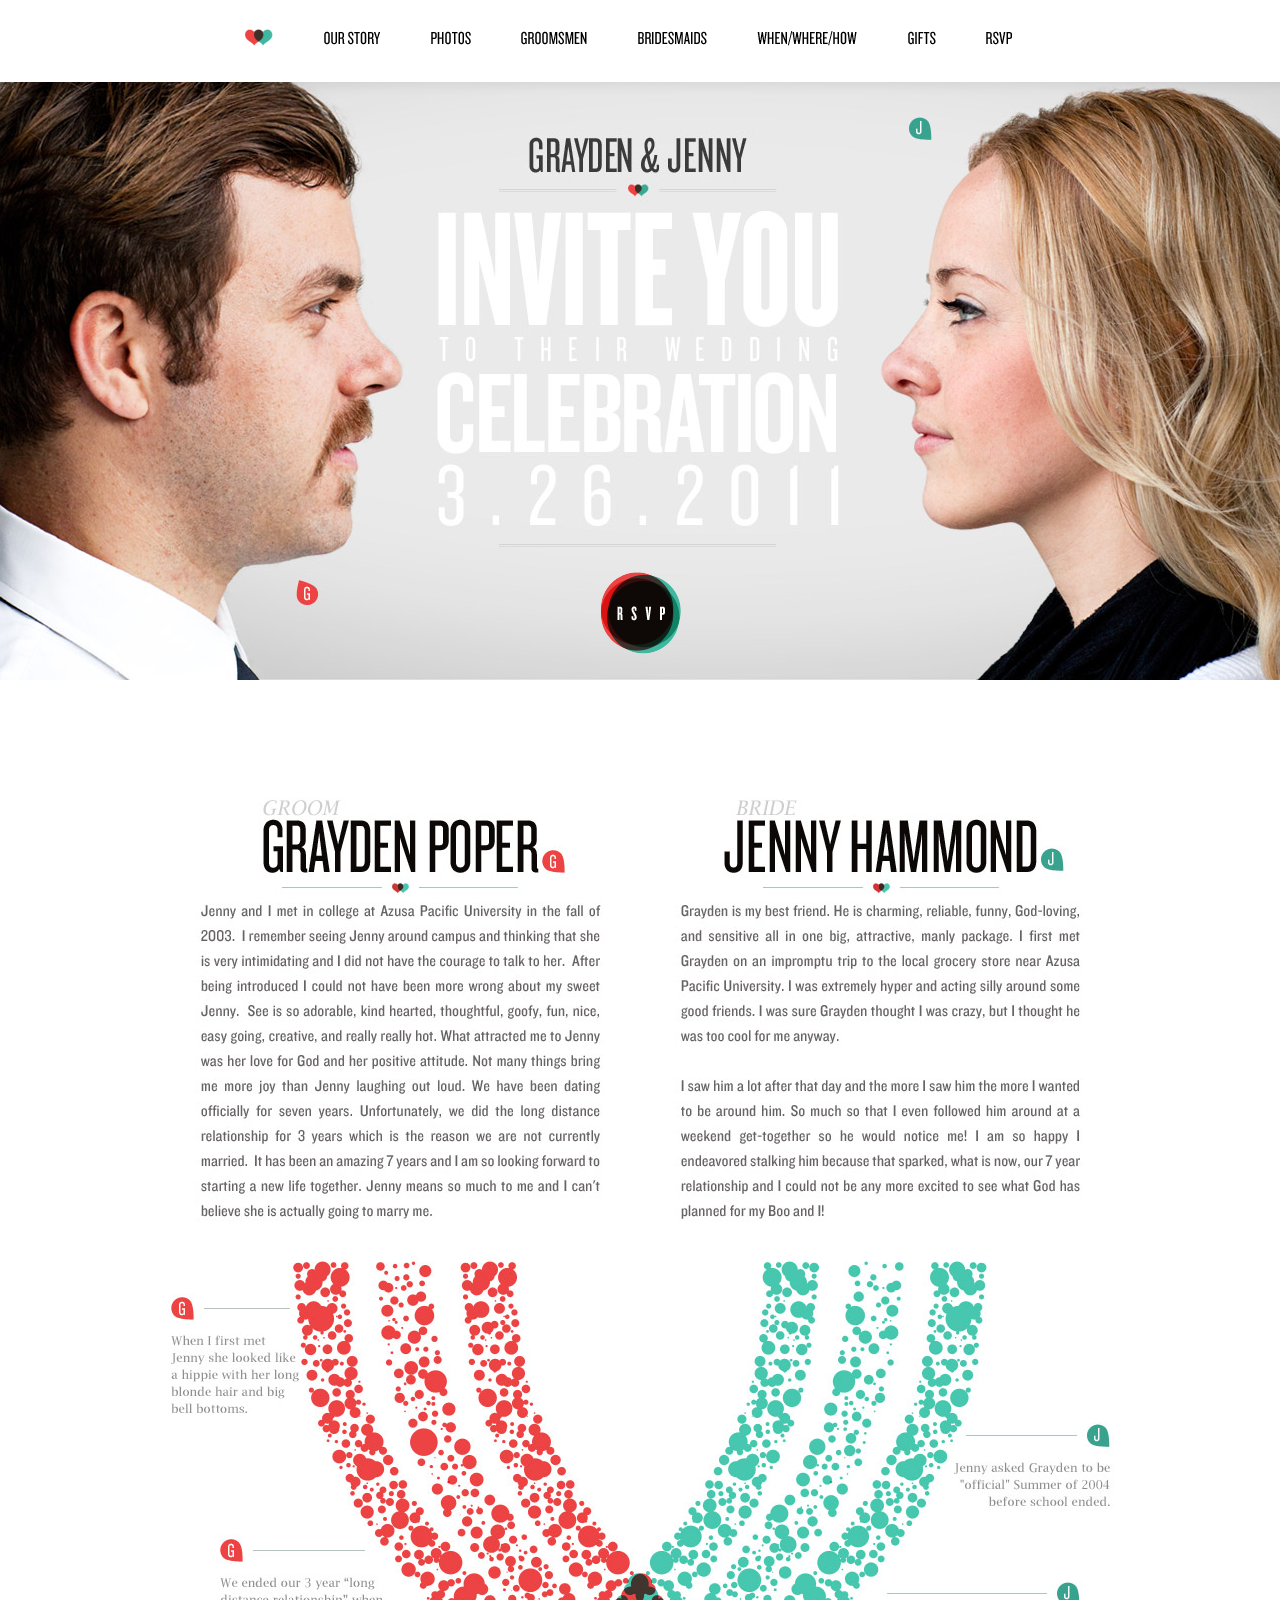
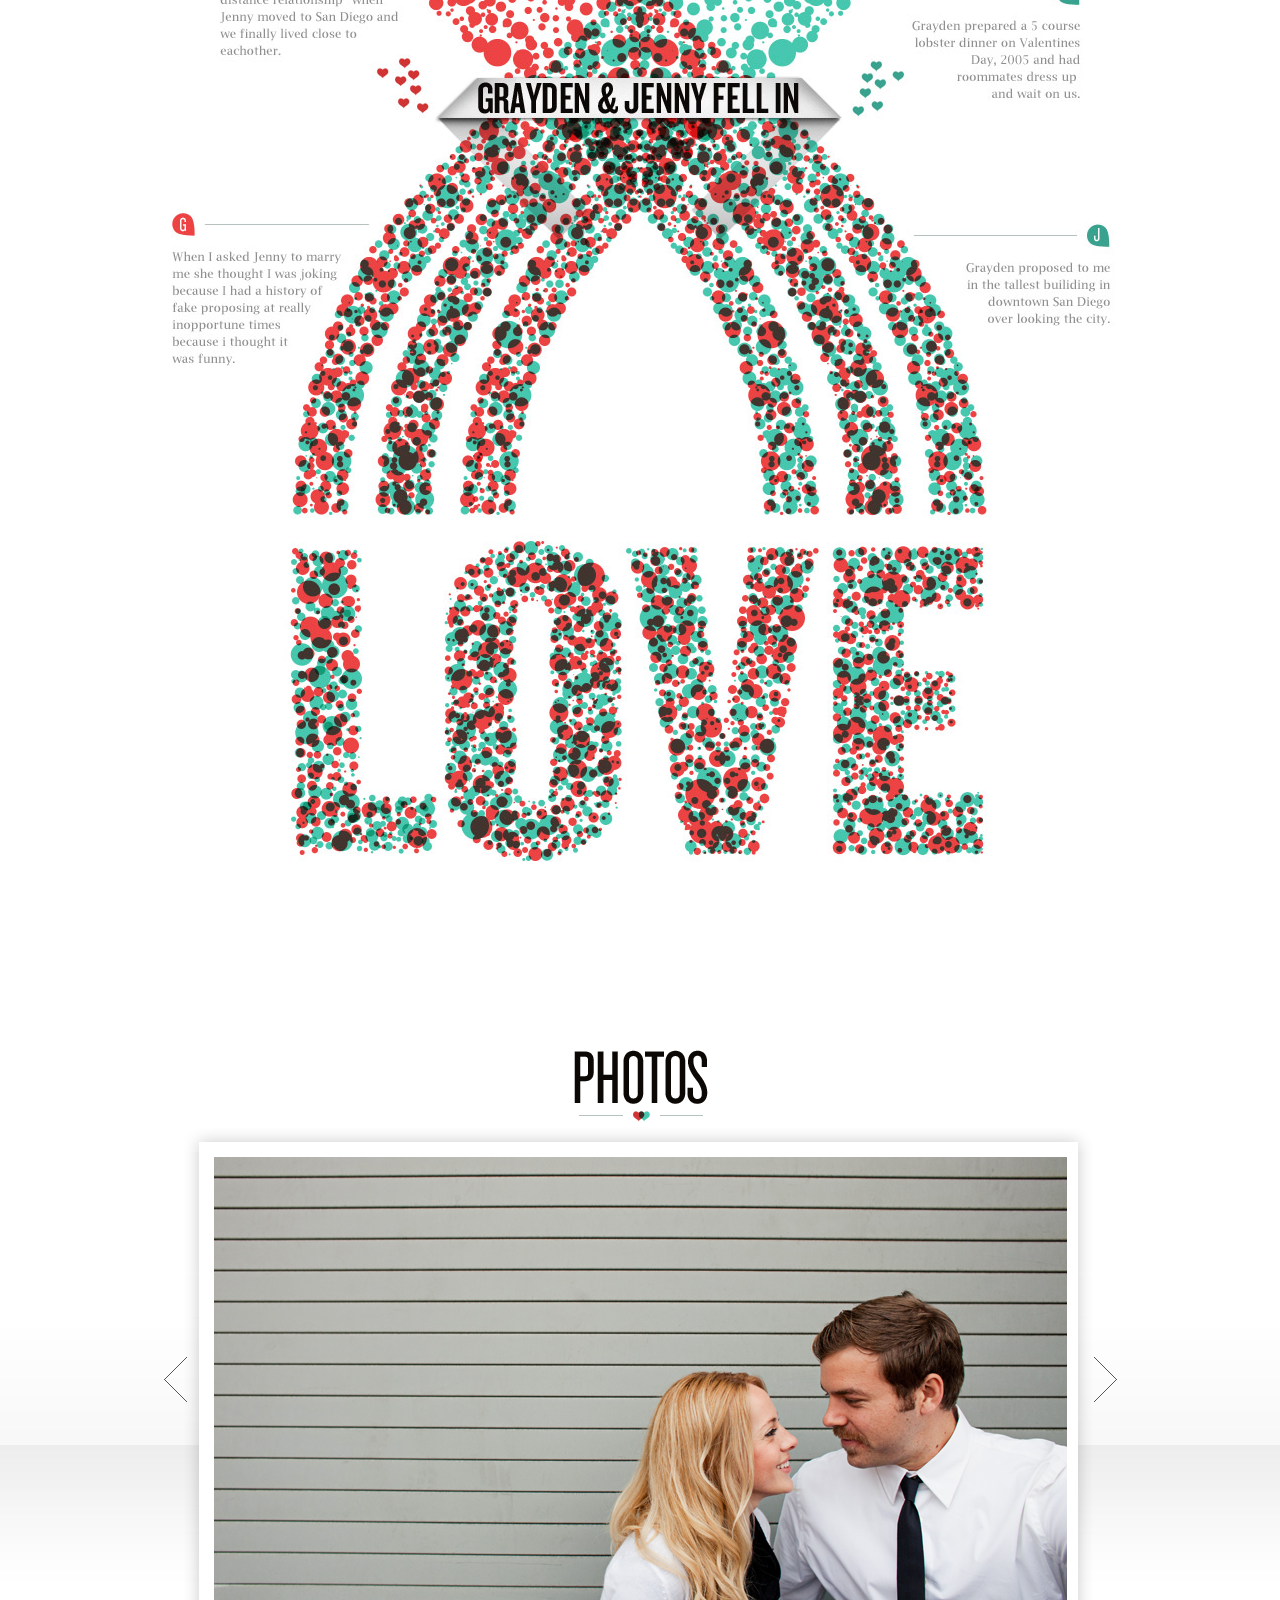
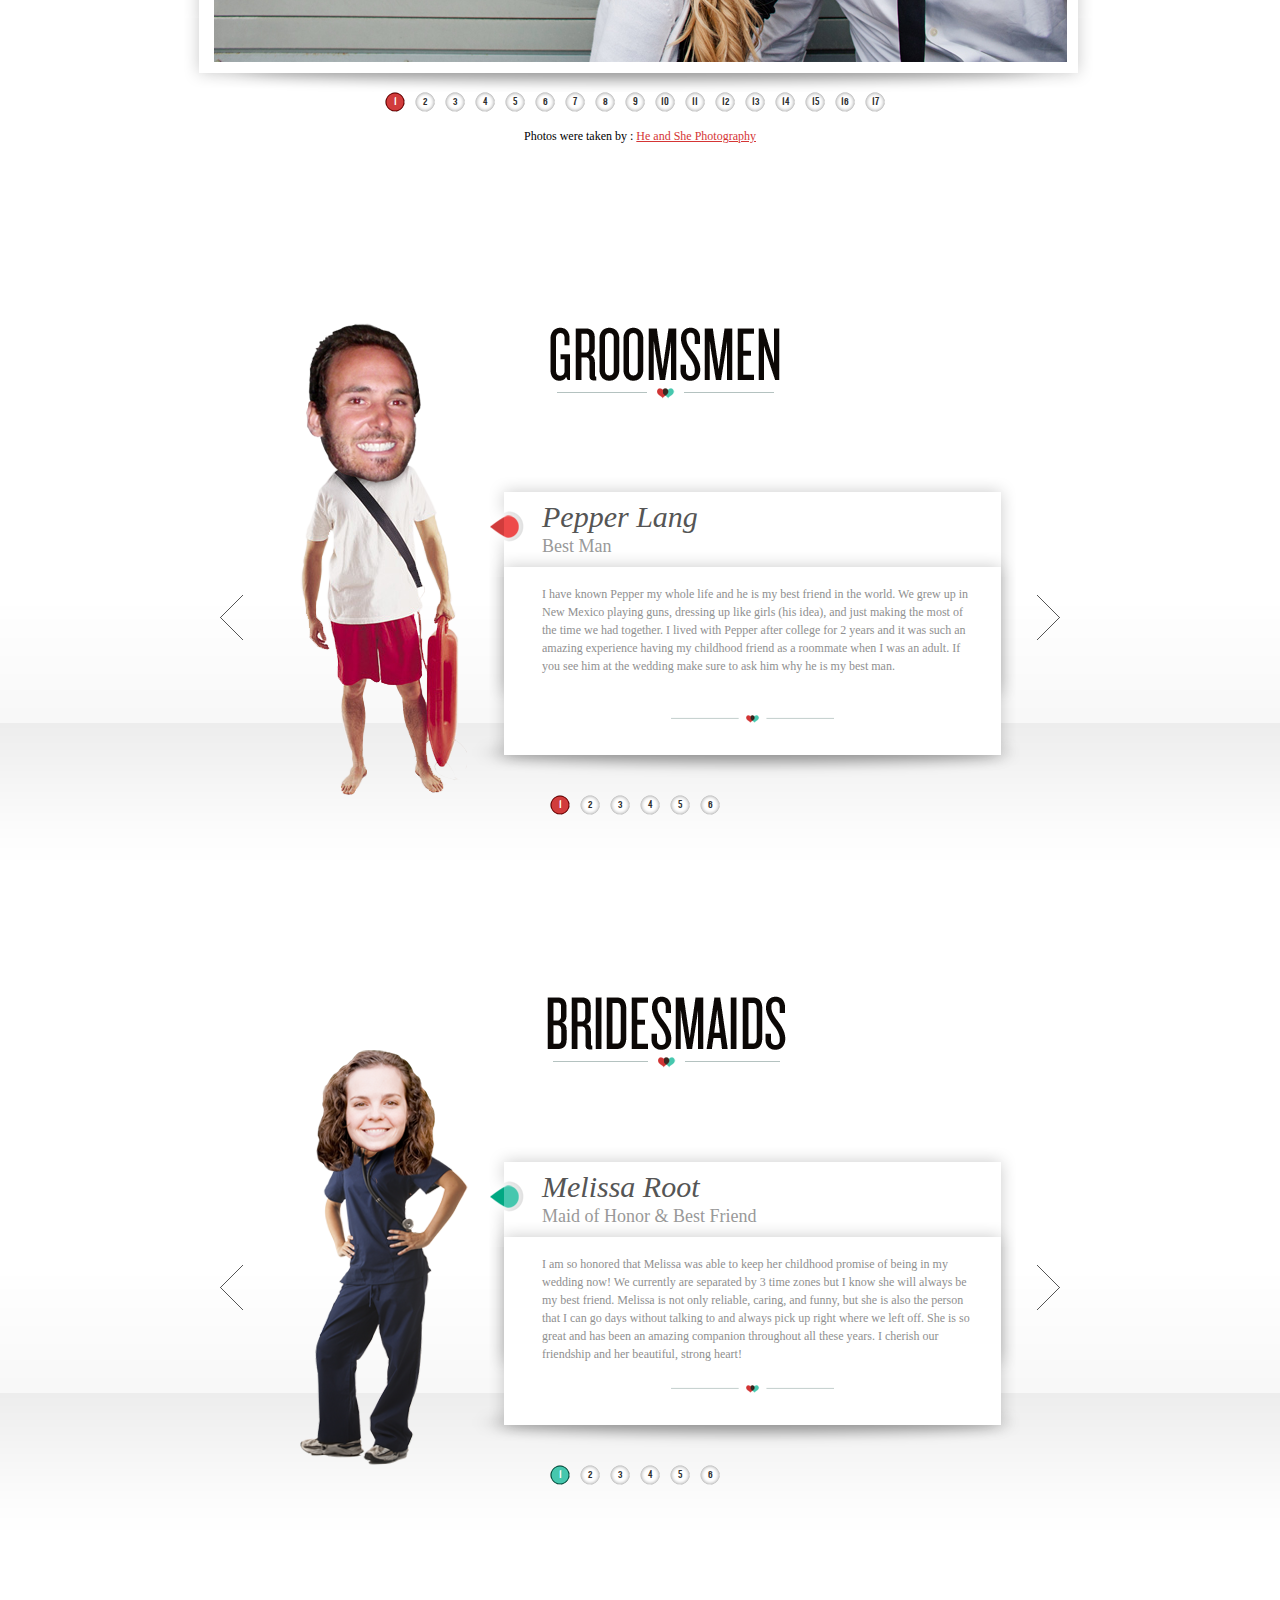
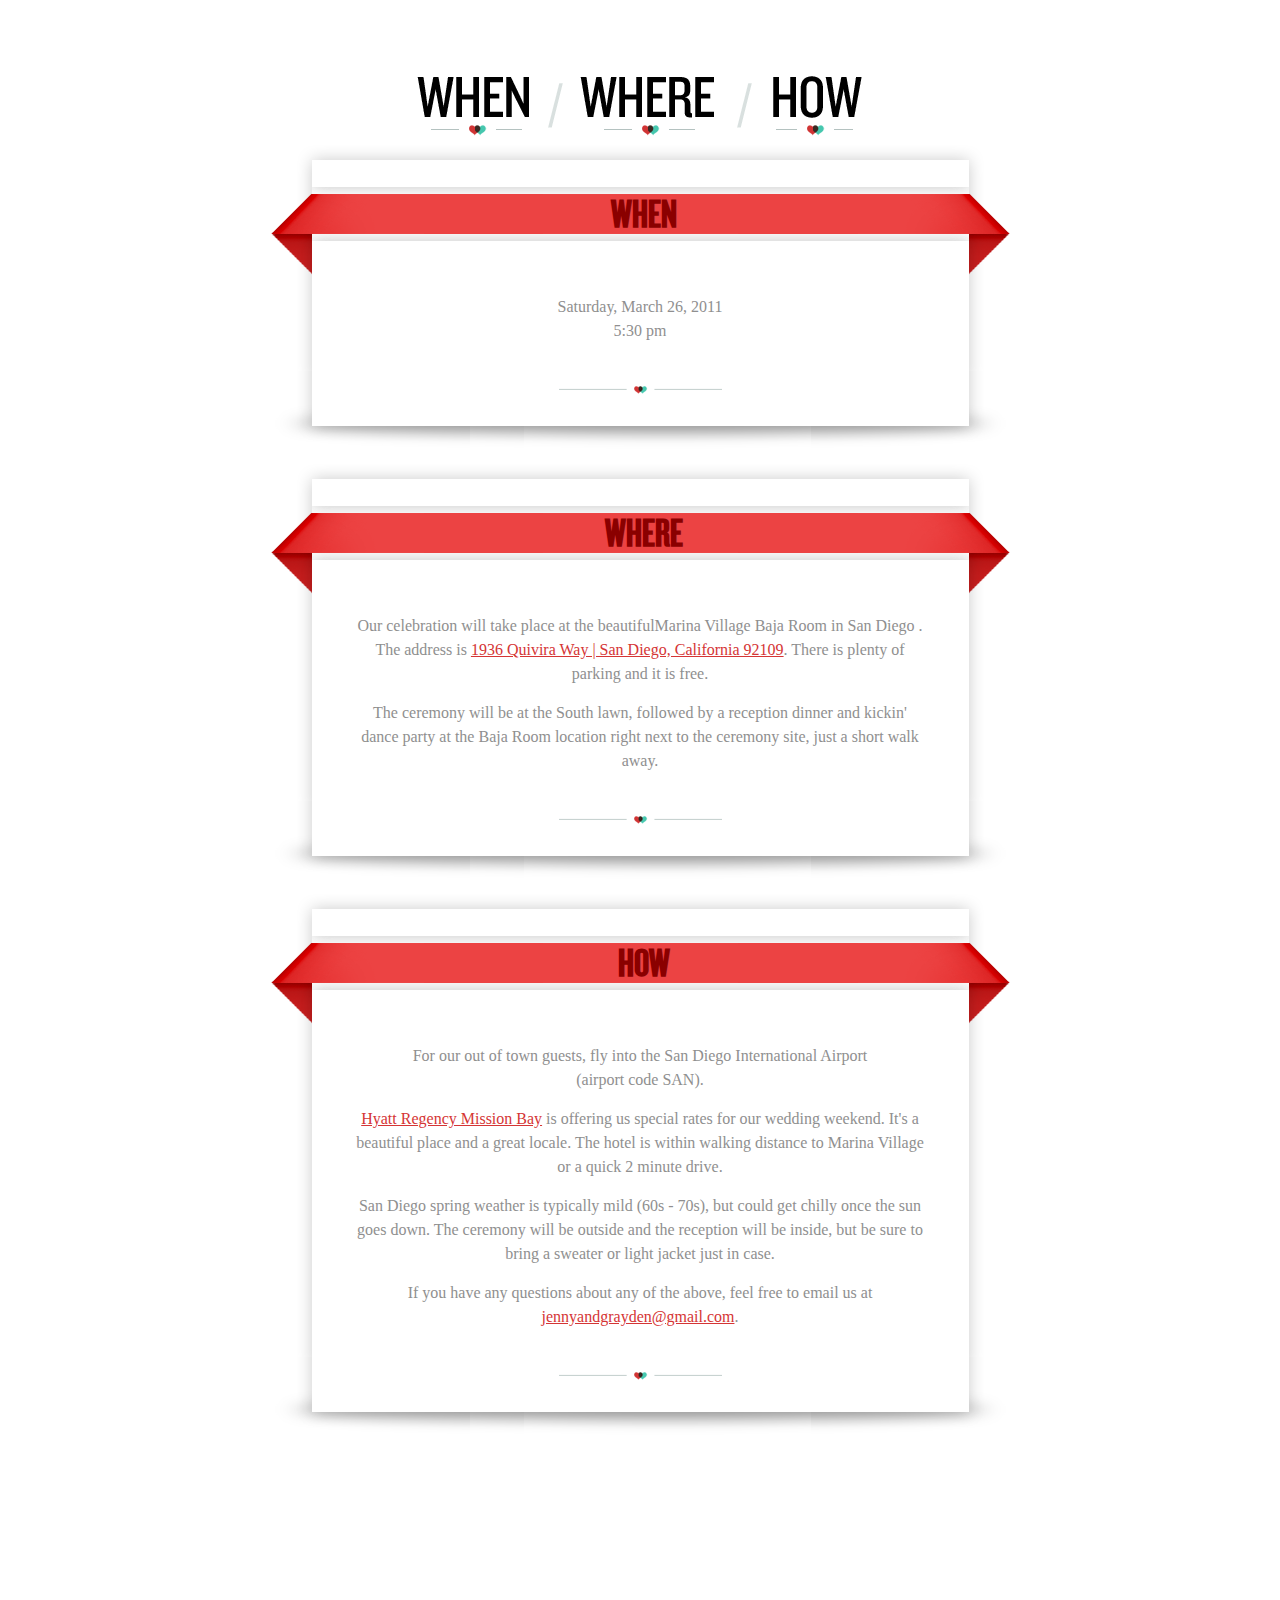
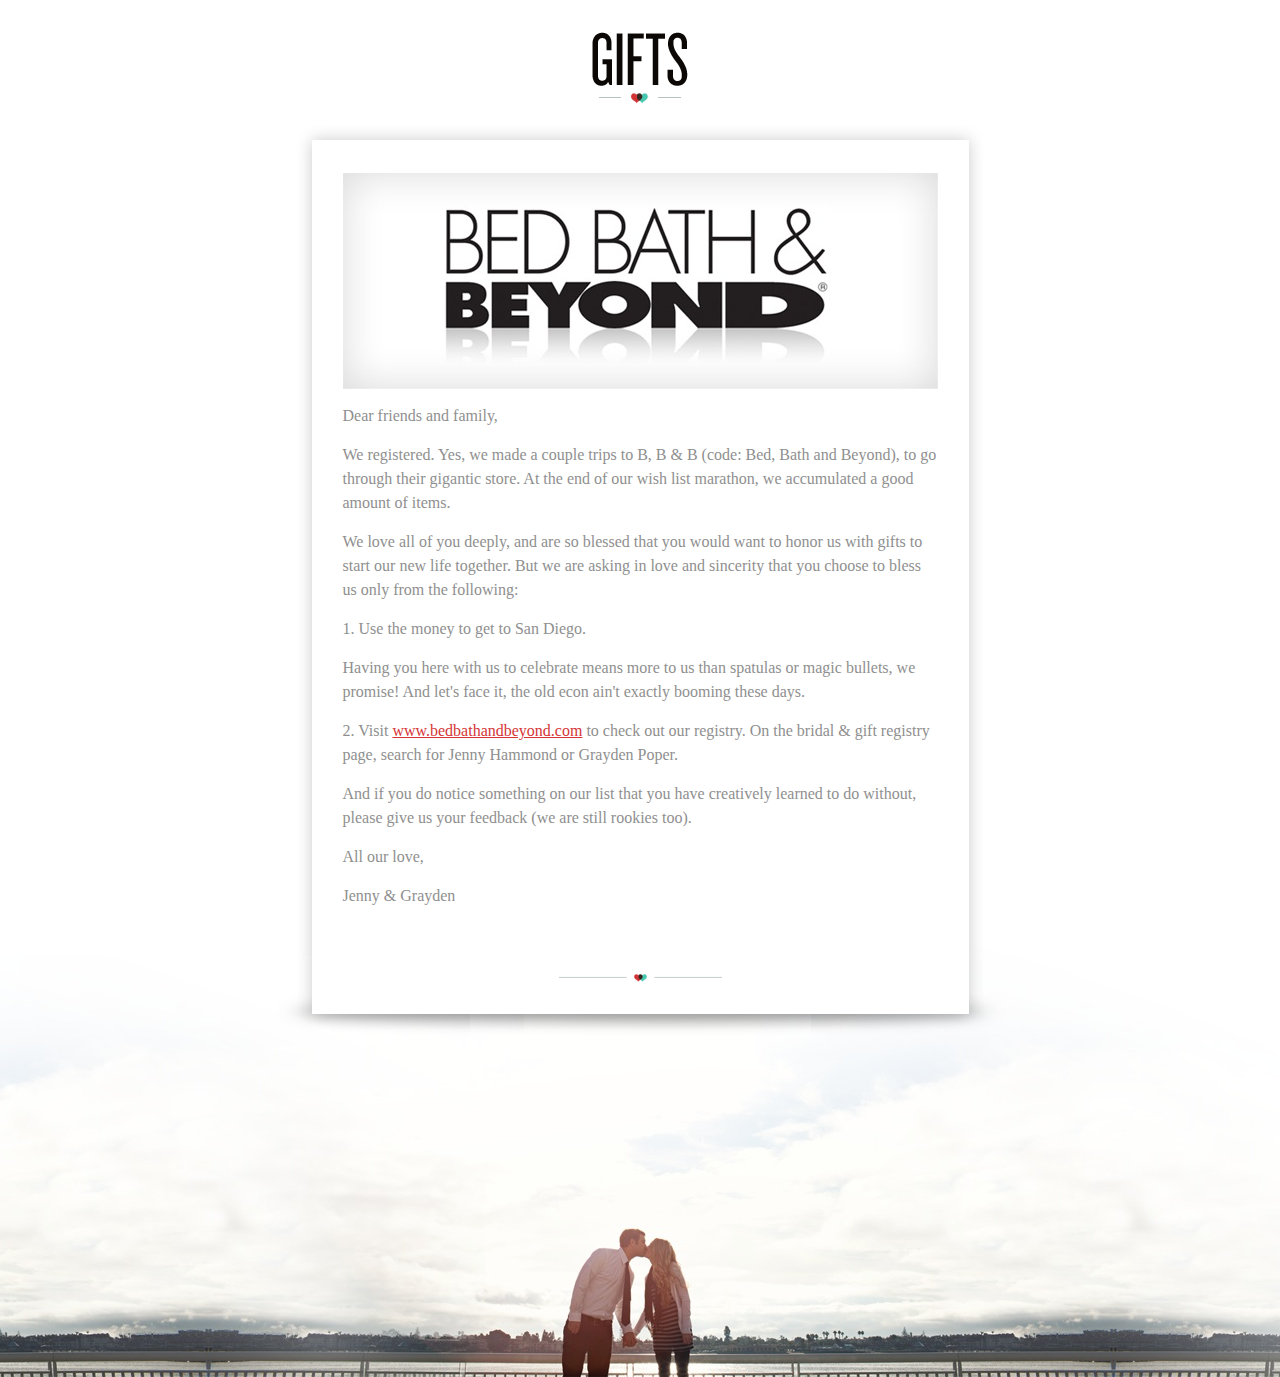
==== commit 88eaa13c: "Testing navs." ====
--- a/JennyGrayden.htm
+++ b/JennyGrayden.htm
@@ -42,12 +42,12 @@
       </div><!--END OF id="rsvp"-->
       <div id="menu">
         <ul class="nav">
-          <li id="nav-logo" class="first"><a href="http://www.jennyandgrayden.com/#section-1">Logo</a></li>
-          <li id="nav-our-story"><a href="http://www.jennyandgrayden.com/#section-2">Our Story</a></li>
-          <li id="nav-photos"><a href="http://www.jennyandgrayden.com/#section-3">Photos</a></li>
-          <li id="nav-groomsment"><a href="http://www.jennyandgrayden.com/#section-4">Groomsmen</a></li>
-          <li id="nav-bridesmaid"><a href="http://www.jennyandgrayden.com/#section-5">Bridesmaid</a></li>
-          <li id="nav-info"><a href="http://www.jennyandgrayden.com/#section-6">When/Where/How</a></li>
+          <li id="nav-logo" class="first"><a href="#section-1">Logo</a></li>
+          <li id="nav-our-story"><a href="#section-2">Our Story</a></li>
+          <li id="nav-photos"><a href="#section-3">Photos</a></li>
+          <li id="nav-groomsment"><a href="#section-4">Groomsmen</a></li>
+          <li id="nav-bridesmaid"><a href="#section-5">Bridesmaid</a></li>
+          <li id="nav-info"><a href="#section-6">When/Where/How</a></li>
           <li id="nav-gifts"><a href="http://www.jennyandgrayden.com/#section-7">Gifts</a></li>
           <li id="nav-rsvp" class="last"><a href="http://www.jennyandgrayden.com/#rsvp">RSVP</a></li>
         </ul>
